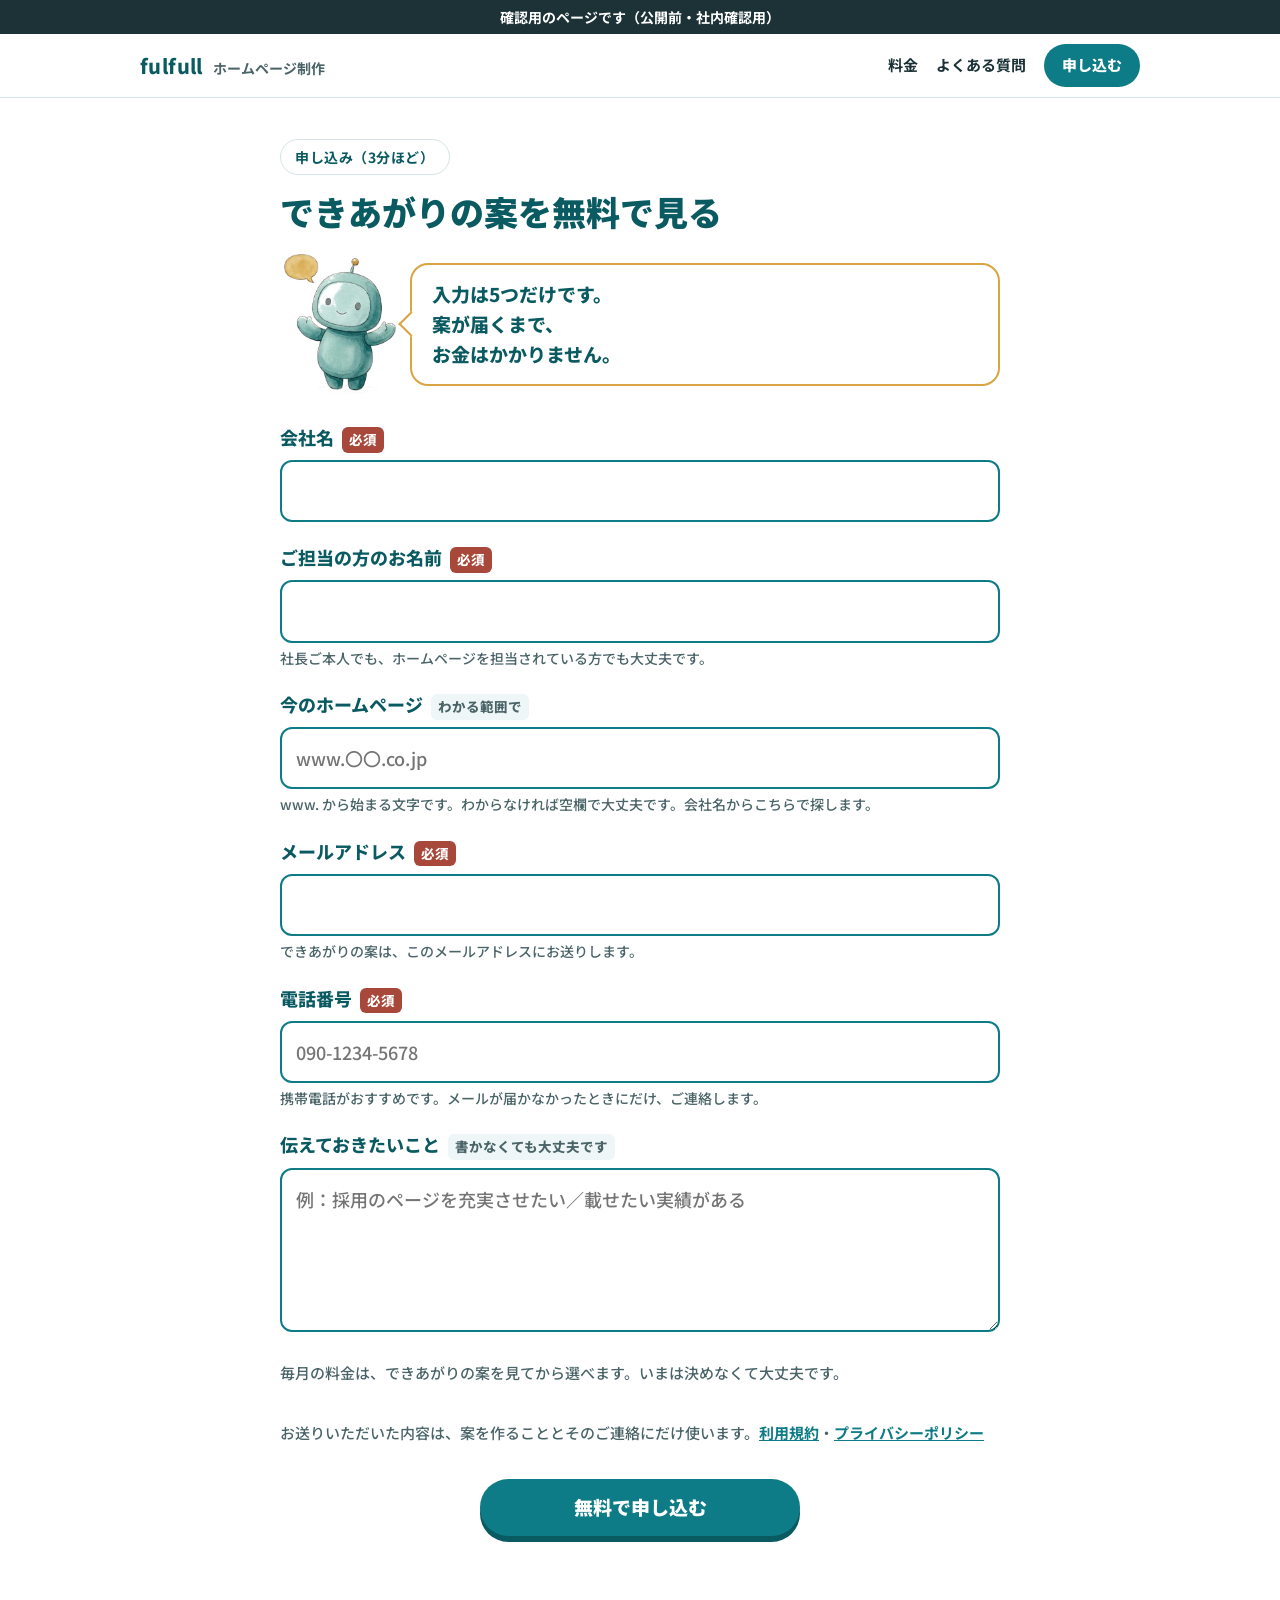
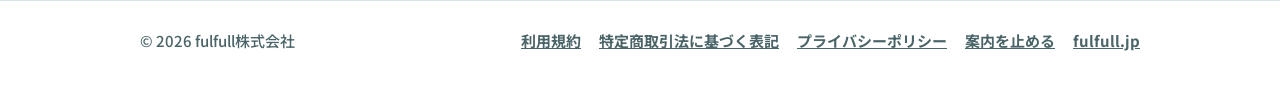
==== apply/index.html @ 827d0897 "確認用：fulfull ホームページ制作 サイト下書き Co-Authored-By: Claude Opus 5.5 <noreply@anthropic.com>" ====
<!doctype html>
<html lang="ja">
<head>
<meta name="robots" content="noindex,nofollow">
<meta charset="utf-8">
<meta name="viewport" content="width=device-width,initial-scale=1">
<title>お申し込み｜fulfull ホームページ制作</title>
<meta name="description" content="会社名と今のホームページのアドレスを送るだけ。3日ほどで新しいページの案をお届けします。">
<link rel="preconnect" href="https://fonts.googleapis.com">
<link rel="preconnect" href="https://fonts.gstatic.com" crossorigin>
<link rel="stylesheet" href="https://fonts.googleapis.com/css2?family=Noto+Sans+JP:wght@500;700;800;900&display=swap">
<link rel="stylesheet" href="../style.css?v=17">
</head>
<body>
<div style="background:#1C3236;color:#fff;text-align:center;font-size:14px;font-weight:700;padding:6px 12px;line-height:1.6">確認用のページです（公開前・社内確認用）</div>
<header class="top">
  <div class="wrap">
    <a class="brand" href="../"><b>fulfull</b><span>ホームページ制作</span></a>
    <nav><a href="../#price">料金</a><a href="../#faq">よくある質問</a><a class="cta" href="../apply/">申し込む</a></nav>
  </div>
</header>
<main class="doc"><div class="narrow">
<div class="eyebrow">申し込み（3分ほど）</div>
<h1>できあがりの案を無料で見る</h1>
<div class="say wide applysay"><img src="../img/mascot_invite.webp" alt="" width="440" height="440"><p><span class="l">入力は5つだけです。</span><span class="l">案が届くまで、</span><span class="l">お金はかかりません。</span></p></div>

<form class="form" id="f" data-kind="apply" novalidate>
  <div class="field"><label for="company">会社名<span class="req">必須</span></label><input id="company" name="company" type="text" autocomplete="organization" required></div>
  <div class="field"><label for="name">ご担当の方のお名前<span class="req">必須</span></label><input id="name" name="name" type="text" autocomplete="name" required><small>社長ご本人でも、ホームページを担当されている方でも大丈夫です。</small></div>
  <div class="field"><label for="url">今のホームページ<span class="opt">わかる範囲で</span></label><input id="url" name="url" type="text" placeholder="www.〇〇.co.jp"><small>www. から始まる文字です。わからなければ空欄で大丈夫です。会社名からこちらで探します。</small></div>
  <div class="field"><label for="email">メールアドレス<span class="req">必須</span></label><input id="email" name="email" type="email" autocomplete="email" inputmode="email" required><small>できあがりの案は、このメールアドレスにお送りします。</small></div>
  <div class="field"><label for="tel">電話番号<span class="req">必須</span></label><input id="tel" name="tel" type="tel" autocomplete="tel" inputmode="tel" placeholder="090-1234-5678" required pattern="[0-9０-９\-ー－ ()（）+]{10,}"><small>携帯電話がおすすめです。メールが届かなかったときにだけ、ご連絡します。</small></div>
  <div class="field"><label for="memo">伝えておきたいこと<span class="opt">書かなくても大丈夫です</span></label><textarea id="memo" name="memo" rows="4" placeholder="例：採用のページを充実させたい／載せたい実績がある"></textarea></div>
  <div class="hp" aria-hidden="true"><label>このまま空欄にしてください<input type="text" name="website" tabindex="-1" autocomplete="off"></label></div>
  <p class="note">毎月の料金は、できあがりの案を見てから選べます。いまは決めなくて大丈夫です。</p>
  <p class="note">お送りいただいた内容は、案を作ることとそのご連絡にだけ使います。<a href="../terms/">利用規約</a>・<a href="../privacy/">プライバシーポリシー</a></p>
  <div id="msg" class="msg" tabindex="-1" hidden></div>
  <div class="center"><button class="btn" type="submit" data-label="無料で申し込む">無料で申し込む</button></div>
</form>

<div id="done" class="scene" tabindex="-1" hidden>
  <h2 style="margin-top:0;border:0;padding:0">受け付けました</h2>
  <p>受付番号：<b id="no">—</b></p>
  <p><span class="l">確認のメールをお送りしました。</span><span class="l">3日ほどで、できあがりの案をお届けします。</span><span class="l">メールが見当たらない場合は、「迷惑メール」という場所もご確認ください。</span></p>
  <p><a href="../">トップへ戻る</a></p>
</div>
</div></main>
<footer>
  <div class="wrap">
    <span>© 2026 fulfull株式会社</span>
    <nav><a href="../terms/">利用規約</a><a href="../law/">特定商取引法に基づく表記</a><a href="../privacy/">プライバシーポリシー</a><a href="../stop/">案内を止める</a><a href="https://fulfull.jp/">fulfull.jp</a></nav>
  </div>
</footer>
<script>
// 受け口（GASのウェブアプリURL）。公開前にここへ入れる。空のあいだは送信しない。
const API = "";
const form = document.getElementById("f");
const msg = document.getElementById("msg");
const done = document.getElementById("done");
function show(kind, text){ msg.className = "msg " + kind; msg.textContent = text; msg.hidden = false; msg.focus(); }
form.addEventListener("submit", async (e) => {
  e.preventDefault();
  if (!form.reportValidity()) return;
  const data = Object.fromEntries(new FormData(form).entries());
  data.kind = form.dataset.kind; data.page = location.pathname; data.at = new Date().toISOString();
  if (data.website) return;               // 見えない欄に入力があれば機械とみなす
  if (!API) { show("err", "受付の準備中です。数日のうちに開始します。お急ぎの場合は fulfull.jp のお問い合わせフォームからご連絡ください。"); return; }
  const btn = form.querySelector("button[type=submit]"); btn.disabled = true; btn.textContent = "送っています…";
  try {
    const r = await fetch(API, { method: "POST", headers: { "Content-Type": "text/plain;charset=utf-8" }, body: JSON.stringify(data) });
    const j = await r.json();
    if (!j.ok) throw new Error(j.error || "error");
    form.hidden = true; done.hidden = false;
    const no = document.getElementById("no"); if (no && j.no) no.textContent = j.no;
    done.focus();
  } catch (err) {
    btn.disabled = false; btn.textContent = btn.dataset.label;
    show("err", "送信できませんでした。電波の良い場所でもう一度お試しください。");
  }
});
</script>
</body>
</html>
---- style.css ----
/* fulfull ホームページ制作｜白地にティール1色＋金の差し色。PCは2カラム、スマホは1カラム */
:root {
  color-scheme: light;
  --teal:#0E7C86; --deep:#0A5A62; --ink:#1C3236; --ink2:#4A6468;
  --soft:#EEF6F7; --line:#D5E4E6; --gold:#A87A1F; --goldfill:#D9A441; --goldbg:#FBF4E3; --bg:#fff;
  --ok:#1E7D5A; --okbg:#EAF6F0; --ng:#A8483A; --ngbg:#FBEEEB;
  --font:"Noto Sans JP","Hiragino Sans","Hiragino Kaku Gothic ProN",sans-serif;
}
* { box-sizing: border-box; }
html { scroll-behavior: smooth; }
body { margin: 0; background: var(--bg); color: var(--ink); font-family: var(--font); font-size: 18px; font-weight: 500; line-height: 1.9; }
img { max-width: 100%; height: auto; }
a { color: var(--teal); font-weight: 700; }
p { margin: 0 0 .9em; }
p, li, h1, h2, h3, dd, small { text-wrap: pretty; }
.l { display: block; text-wrap: balance; }
/* 日本語を文節の切れ目で折り返す（対応ブラウザのみ） */
.l, h1, h2, h3, li, td, summary, .note, .chat p { word-break: auto-phrase; }
.priceone li, .plan li, .checks b, .gets b, .steps b, .tile span span, .field small, .note, .faq summary, td { text-wrap: balance; }
b, strong { font-weight: 800; color: var(--deep); }
.wrap { max-width: 1040px; margin: 0 auto; padding-inline: 20px; }
.narrow { max-width: 760px; margin: 0 auto; padding-inline: 20px; }
.note { font-size: 15px; color: var(--ink2); }

/* ヘッダー */
.top { position: sticky; top: 0; z-index: 10; background: rgba(255,255,255,.96); border-bottom: 1px solid var(--line); }
.top .wrap { display: flex; align-items: center; justify-content: space-between; gap: 12px; padding-block: 10px; }
.brand { display: flex; align-items: baseline; gap: 10px; text-decoration: none; color: var(--deep); min-width: 0; }
.brand b { font-size: 20px; letter-spacing: .02em; }
.brand span { font-size: 14px; color: var(--ink2); font-weight: 700; }
.top nav { display: flex; align-items: center; gap: 18px; }
.top nav a { font-size: 15px; text-decoration: none; color: var(--ink); }
.top nav a.cta { background: var(--teal); color: #fff; border-radius: 999px; padding: 7px 18px; font-weight: 800; }
@media (max-width: 760px) { .top nav a:not(.cta) { display: none; } .brand span { display: none; } }

/* ヒーロー */
.hero { background: linear-gradient(180deg, var(--soft), #fff 78%); padding-block: 44px 28px; }
.hero .wrap { display: grid; grid-template-columns: 1fr; gap: 28px; align-items: center; }
.eyebrow { display: inline-block; background: #fff; color: var(--deep); border: 1px solid var(--line); border-radius: 999px; padding: 4px 14px; font-size: 14px; font-weight: 700; letter-spacing: .04em; margin-bottom: 14px; }
h1 { font-size: clamp(25px, 6.9vw, 40px); font-weight: 900; line-height: 1.38; margin: 0 0 14px; color: var(--deep); text-wrap: balance; }
h1 em { font-style: normal; background: linear-gradient(transparent 62%, #F4DDA3 62%); }
.lede { font-size: 18px; color: var(--ink); margin: 0 0 20px; }
.pricechip { display: flex; flex-wrap: wrap; gap: 10px; margin: 0 0 22px; padding: 0; list-style: none; }
.pricechip li { background: #fff; border: 1.5px solid var(--goldfill); border-radius: 14px; padding: 8px 16px; line-height: 1.5; }
.pricechip span { display: block; font-size: 13.5px; color: var(--gold); font-weight: 800; letter-spacing: .04em; }
.pricechip b { font-size: 22px; font-variant-numeric: tabular-nums; }
.pricechip small { font-size: 14px; color: var(--ink2); font-weight: 700; }
.btn { display: inline-block; background: var(--teal); color: #fff; font-size: 19px; font-weight: 900; line-height: 1.4; border-radius: 999px; padding: 15px 32px; box-shadow: 0 6px 0 var(--deep); text-decoration: none; border: 0; cursor: pointer; font-family: inherit; }
.btn:hover, .btn:focus-visible { background: var(--deep); outline: 3px solid var(--goldfill); outline-offset: 3px; }
.btn.ghost { background: #fff; color: var(--deep); border: 2px solid var(--teal); box-shadow: none; padding: 13px 26px; }
.btnrow { display: flex; flex-wrap: wrap; gap: 14px; align-items: center; }
.btnrow small { flex-basis: 100%; font-size: 14px; color: var(--ink2); }
@media (min-width: 900px) {
  .hero { padding-block: 64px 44px; }
  .hero .wrap { grid-template-columns: 1.05fr .95fr; gap: 44px; }
}

/* 前後を見比べるつまみ */
.frame { border: 1px solid var(--line); border-radius: 14px; overflow: hidden; background: #fff; box-shadow: 0 14px 34px rgba(14,124,134,.16); }
.fbar { background: #E9EEF0; padding: 7px 12px; display: flex; gap: 6px; align-items: center; }
.fbar i { width: 9px; height: 9px; border-radius: 50%; background: #C5CFD3; display: block; flex: none; }
.fbar span { margin-left: 8px; font-size: 13.5px; font-weight: 700; color: var(--ink2); }
.cmp { position: relative; aspect-ratio: 1280 / 800; overflow: hidden; background: #fff; }
.cmp img { position: absolute; inset: 0; width: 100%; height: 100%; object-fit: cover; object-position: top; display: block; }
.cmp img.top { clip-path: inset(0 calc(100% - var(--p)) 0 0); }
.cmp .bar { position: absolute; top: 0; bottom: 0; left: var(--p); width: 3px; margin-left: -1.5px; background: var(--goldfill); pointer-events: none; }
.cmp .bar::after { content: "⇆"; position: absolute; top: 50%; left: 50%; transform: translate(-50%,-50%); width: 40px; height: 40px; border-radius: 50%; background: var(--goldfill); color: #fff; font-weight: 900; font-size: 19px; display: flex; align-items: center; justify-content: center; box-shadow: 0 2px 8px rgba(0,0,0,.25); }
.cmp .tagb, .cmp .taga { position: absolute; top: 10px; font-size: 14px; font-weight: 900; color: #fff; border-radius: 6px; padding: 1px 10px; pointer-events: none; }
.cmp .tagb { left: 10px; background: var(--ng); } .cmp .taga { right: 10px; background: var(--ok); }
.cmp input { position: absolute; inset: 0; width: 100%; height: 100%; margin: 0; opacity: 0; cursor: ew-resize; }
.cmp:has(input:focus-visible) { outline: 3px solid var(--goldfill); outline-offset: 2px; }
.ba-note { font-size: 14px; color: var(--ink2); margin: 12px 0 0; }

/* 見本・図解・LINE */
.ill { display: block; width: 100%; max-width: 560px; margin: 0 auto 18px; border-radius: 16px; mix-blend-mode: multiply; }
.withill { display: grid; gap: 14px; align-items: center; }
.withill img { width: 100%; max-width: 420px; margin: 0 auto; border-radius: 16px; mix-blend-mode: multiply; }
@media (min-width: 820px) { .withill { grid-template-columns: 1fr 360px; } }
.samples { display: grid; gap: 34px; margin-top: 22px; }
.sample { display: grid; gap: 14px 24px; grid-template-columns: 1fr; align-items: start; }
.sample h3 { font-size: 22px; margin: 0; padding-left: 12px; border-left: 5px solid var(--goldfill); }
.sample .sp { width: 150px; border: 6px solid #1C3236; border-radius: 22px; overflow: hidden; aspect-ratio: 750 / 1440; justify-self: center; box-shadow: 0 10px 24px rgba(0,0,0,.15); }
.sample .sp img { width: 100%; height: 100%; object-fit: cover; object-position: top; display: block; }
.sample .pt { margin: 0; }
.sample .btn { justify-self: start; }
@media (min-width: 820px) {
  .sample { grid-template-columns: 1fr 170px; grid-template-areas: "h h" "f s" "p s" "b s"; }
  .sample h3 { grid-area: h; } .sample .frame { grid-area: f; } .sample .sp { grid-area: s; width: 170px; align-self: center; } .sample .pt { grid-area: p; } .sample .btn { grid-area: b; }
}
.linegrid { display: grid; gap: 26px; align-items: center; }
@media (min-width: 820px) { .linegrid { grid-template-columns: 1fr 380px; } }
.chat { background: #8CABD9; border-radius: 22px; overflow: hidden; box-shadow: 0 12px 28px rgba(0,0,0,.14); max-width: 380px; width: 100%; margin: 0 auto; }
.chat .chead { background: #2B3A4E; color: #fff; font-size: 15px; font-weight: 800; padding: 10px 16px; }
.chat .cbody { padding: 14px 12px 18px; display: grid; gap: 10px; }
.chat p { margin: 0; font-size: 15.5px; line-height: 1.65; border-radius: 16px; padding: 9px 13px; color: #1d2327; font-weight: 500; }
.chat .me { justify-self: end; max-width: 82%; } .chat .me p { background: #8DE055; }
.chat .you { justify-self: start; max-width: 86%; display: grid; gap: 6px; } .chat .you p { background: #fff; }
.chat .you p.link { color: var(--teal); font-weight: 800; text-decoration: underline; font-size: 14.5px; }
.chat .ph { display: block; width: 150px; height: 104px; border-radius: 12px; background: url(sample/img/kensetsu_hero.jpg) center/cover #DDE7E8; }

/* セクション */
section { padding-block: 52px; }
section.tint { background: var(--soft); }
h2 { font-size: clamp(24px, 5.6vw, 32px); font-weight: 900; line-height: 1.45; margin: 0 0 18px; color: var(--deep); text-wrap: balance; }
h2 small { display: block; font-size: 15px; color: var(--gold); font-weight: 800; letter-spacing: .06em; margin-bottom: 4px; }
h3 { font-size: 20px; font-weight: 800; color: var(--deep); margin: 0 0 6px; line-height: 1.5; }
.scene { background: #fff; border: 1px solid var(--line); border-radius: 18px; padding: 22px 24px; }
.scene p:last-child { margin-bottom: 0; }

.checks { display: grid; grid-template-columns: 1fr; gap: 12px; margin: 18px 0 0; padding: 0; list-style: none; }
.checks li { background: #fff; border: 1px solid var(--line); border-radius: 16px; padding: 16px 18px 14px; min-width: 0; }
.checks b { display: block; font-size: 19px; line-height: 1.5; margin-bottom: 4px; }
.checks span { display: block; font-size: 16.5px; color: var(--ink); line-height: 1.75; }
@media (min-width: 820px) { .checks { grid-template-columns: repeat(3, 1fr); } }

.gets { display: grid; grid-template-columns: 1fr; gap: 12px; margin: 18px 0 0; padding: 0; list-style: none; }
.gets li { background: var(--okbg); border-radius: 16px; padding: 16px 18px 14px; min-width: 0; }
.gets b { display: block; font-size: 19px; line-height: 1.5; margin-bottom: 4px; color: var(--ok); }
.gets span { display: block; font-size: 16.5px; line-height: 1.75; }
@media (min-width: 820px) { .gets { grid-template-columns: repeat(3, 1fr); } }

.steps { list-style: none; padding: 0; margin: 18px 0 0; counter-reset: s; display: grid; gap: 12px; }
.steps li { counter-increment: s; position: relative; background: #fff; border: 1px solid var(--line); border-radius: 16px; padding: 16px 18px 14px 66px; min-width: 0; }
.steps li::before { content: counter(s); position: absolute; left: 16px; top: 16px; width: 36px; height: 36px; border-radius: 50%; background: var(--goldfill); color: #fff; font-weight: 800; font-size: 17px; display: flex; align-items: center; justify-content: center; }
.steps b { display: block; font-size: 19px; line-height: 1.5; }
.steps span { display: block; font-size: 16.5px; line-height: 1.75; }
.steps em { font-style: normal; display: inline-block; font-size: 13.5px; font-weight: 800; color: var(--gold); background: var(--goldbg); border-radius: 6px; padding: 0 8px; margin-left: 6px; }
@media (min-width: 820px) { .steps { grid-template-columns: 1fr 1fr; } }

/* 料金 */
.priceone { background: var(--goldbg); border: 1.5px solid var(--goldfill); border-radius: 18px; padding: 20px 24px; }
.priceone .lab { font-size: 15px; font-weight: 800; color: var(--gold); letter-spacing: .04em; }
.priceone .amt { font-size: clamp(32px, 8vw, 44px); font-weight: 900; color: var(--deep); line-height: 1.2; margin: 2px 0 8px; font-variant-numeric: tabular-nums; }
.priceone .amt small { font-size: 16px; color: var(--ink2); font-weight: 700; }
.priceone ul { margin: 0; padding: 0; list-style: none; display: grid; gap: 4px; }
.priceone li { padding-left: 1.4em; position: relative; font-size: 17px; line-height: 1.7; }
.priceone li::before, .plan li::before { content: "✓"; position: absolute; left: 0; color: var(--ok); font-weight: 800; }
@media (min-width: 820px) { .priceone ul { grid-template-columns: 1fr 1fr; column-gap: 24px; } }
.plans { display: grid; grid-template-columns: 1fr; gap: 16px; margin: 22px 0 0; }
.plan { border: 1.5px solid var(--line); border-radius: 18px; padding: 20px 20px 18px; min-width: 0; background: #fff; position: relative; }
.plan.rec { border-color: var(--goldfill); background: var(--goldbg); }
.plan .osusume { position: absolute; top: -13px; left: 16px; background: var(--goldfill); color: #fff; font-size: 13.5px; font-weight: 800; border-radius: 999px; padding: 2px 12px; }
.plan .nm { font-size: 18px; font-weight: 800; color: var(--deep); }
.plan .mo { font-size: 28px; font-weight: 900; color: var(--deep); line-height: 1.3; margin: 2px 0 2px; font-variant-numeric: tabular-nums; }
.plan .mo small { font-size: 14px; color: var(--ink2); font-weight: 700; }
.plan .forwho { font-size: 15px; color: var(--ink2); margin: 0 0 10px; line-height: 1.6; }
.plan ul { margin: 0; padding: 0; list-style: none; display: grid; gap: 5px; }
.plan li { font-size: 16px; line-height: 1.6; padding-left: 1.4em; position: relative; }
@media (min-width: 820px) { .plans { grid-template-columns: repeat(3, 1fr); } }

/* なぜ安いか・会社 */
.two { display: grid; grid-template-columns: 1fr; gap: 24px; align-items: center; }
.two img.robo { width: 150px; justify-self: center; }
@media (min-width: 820px) { .two { grid-template-columns: 180px 1fr; } .two img.robo { width: 180px; } }
.tbl { width: 100%; border-collapse: collapse; font-size: 17px; }
.tbl th, .tbl td { border-bottom: 1px solid var(--line); padding: 12px 8px; text-align: left; vertical-align: top; line-height: 1.7; }
.tbl th { width: 11em; font-size: 15px; color: var(--ink2); font-weight: 800; }
@media (max-width: 560px) { .tbl th, .tbl td { display: block; width: auto; } .tbl th { border-bottom: 0; padding-bottom: 0; } .tbl td { padding-top: 2px; } }

/* FAQ */
.faq { display: grid; gap: 10px; }
.faq details { background: #fff; border: 1px solid var(--line); border-radius: 14px; padding: 0; }
.faq summary { cursor: pointer; padding: 14px 18px; font-weight: 800; color: var(--deep); line-height: 1.6; list-style: none; position: relative; padding-right: 44px; }
.faq summary::-webkit-details-marker { display: none; }
.faq summary::after { content: "＋"; position: absolute; right: 16px; top: 12px; color: var(--teal); font-weight: 900; }
.faq details[open] summary::after { content: "−"; }
.faq summary:focus-visible { outline: 3px solid var(--goldfill); outline-offset: 2px; border-radius: 14px; }
.faq .a { padding: 0 18px 14px; font-size: 17px; }
.faq .a p:last-child { margin-bottom: 0; }

/* 締め */
.close { background: var(--deep); color: #fff; }
.close .wrap { display: grid; grid-template-columns: 1fr; gap: 20px; align-items: center; text-align: center; }
.close h2 { color: #fff; margin-bottom: 8px; }
.close p { color: #E3F1F2; }
.close img { width: 130px; margin: 0 auto; }
.close .btn { background: var(--goldfill); color: #fff; box-shadow: 0 6px 0 #8A6416; }
.close .btn:hover, .close .btn:focus-visible { background: var(--gold); outline-color: #fff; }
@media (min-width: 820px) { .close .wrap { grid-template-columns: 150px 1fr; text-align: left; } .close img { margin: 0; width: 150px; } }

footer { border-top: 1px solid var(--line); padding-block: 26px 40px; font-size: 15px; color: var(--ink2); }
footer .wrap { display: flex; flex-wrap: wrap; gap: 8px 22px; justify-content: space-between; }
footer nav { display: flex; flex-wrap: wrap; gap: 6px 18px; }
footer a { color: var(--ink2); font-weight: 700; }

/* フォーム・文書ページ */
.doc { padding-block: 40px 64px; }
.doc h1 { font-size: clamp(25px, 6vw, 34px); }
.doc h2 { font-size: 22px; margin-top: 34px; padding-left: 12px; border-left: 5px solid var(--goldfill); }
.form { display: grid; gap: 18px; margin-top: 22px; }
.field label, .field legend { display: block; font-weight: 800; color: var(--deep); margin-bottom: 6px; padding: 0; }
.field .req, .field .opt { display: inline-block; white-space: nowrap; }
.field .req { font-size: 13.5px; color: #fff; background: var(--ng); border-radius: 6px; padding: 0 7px; margin-left: 8px; font-weight: 800; }
.field .opt { font-size: 13.5px; color: var(--ink2); background: var(--soft); border-radius: 6px; padding: 0 7px; margin-left: 8px; font-weight: 800; }
.field input[type=text], .field input[type=email], .field input[type=url], .field input[type=tel], .field textarea { width: 100%; font: inherit; color: var(--ink); background: #fff; border: 2px solid var(--teal); border-radius: 12px; padding: 12px 14px; }
.field input:focus, .field textarea:focus { outline: 3px solid var(--goldfill); outline-offset: 1px; border-color: var(--teal); }
.field small { display: block; font-size: 14px; color: var(--ink2); margin-top: 4px; line-height: 1.6; }
fieldset.field { border: 0; margin: 0; padding: 0; min-width: 0; }
.tiles { display: grid; gap: 10px; }
.tile { display: grid; grid-template-columns: 24px 1fr; gap: 12px; align-items: start; border: 1.5px solid var(--line); border-radius: 14px; padding: 12px 16px; cursor: pointer; background: #fff; }
.tile:has(input:checked) { border-color: var(--teal); background: var(--soft); }
.tile input { width: 22px; height: 22px; margin: 6px 0 0; accent-color: var(--teal); }
.tile b { display: block; line-height: 1.5; }
.tile span { display: block; font-size: 15.5px; color: var(--ink2); line-height: 1.6; }
.hp { position: absolute; left: -9999px; width: 1px; height: 1px; overflow: hidden; }
.msg { border-radius: 14px; padding: 14px 18px; font-weight: 700; }
.msg.ok { background: var(--okbg); color: var(--ok); }
.msg.err { background: var(--ngbg); color: var(--ng); }

/* 第3版：ネットに詳しくない方へ。絵で伝える部品 */
body.big, .big { font-size: 19px; }
.scene.center { text-align: center; font-weight: 700; font-size: 1.08em; }
.say { display: grid; grid-template-columns: 76px 1fr; gap: 10px; align-items: center; margin-bottom: 12px; }
.say img { width: 76px; }
.say p { margin: 0; background: #fff; border: 2px solid var(--goldfill); border-radius: 18px; padding: 10px 16px; font-weight: 800; color: var(--deep); line-height: 1.6; position: relative; font-size: 17px; word-break: auto-phrase; text-wrap: balance; }
.say p::before { content: ""; position: absolute; left: -10px; top: 50%; width: 16px; height: 16px; background: #fff; border-left: 2px solid var(--goldfill); border-bottom: 2px solid var(--goldfill); transform: translateY(-50%) rotate(45deg); }
.say.wide { grid-template-columns: 120px 1fr; max-width: 720px; margin: 0 auto 6px; }
.say.wide img { width: 120px; mix-blend-mode: multiply; border-radius: 12px; }
.say.wide p { font-size: 19px; padding: 14px 20px; }
.who { list-style: none; margin: 20px 0 0; padding: 0; display: grid; grid-template-columns: 1fr 1fr; gap: 14px; }
.who li { background: #fff; border: 1px solid var(--line); border-radius: 18px; padding: 12px 14px 16px; text-align: center; min-width: 0; }
.who img { width: 100%; max-width: 190px; aspect-ratio: 1; object-fit: cover; margin: 0 auto 6px; display: block; mix-blend-mode: multiply; }
.who b { display: block; font-size: 19px; line-height: 1.5; margin-bottom: 2px; }
.who span { display: block; font-size: 16px; line-height: 1.7; word-break: auto-phrase; text-wrap: balance; }
@media (min-width: 820px) { .who { grid-template-columns: repeat(4, 1fr); } }
.phones { display: grid; grid-template-columns: 1fr auto 1fr; gap: 10px; align-items: center; max-width: 720px; margin: 22px auto 0; }
.phones figure { margin: 0; text-align: center; min-width: 0; }
.phones .dev { width: 100%; max-width: 250px; margin: 0 auto; border: 8px solid #1C3236; border-radius: 28px; overflow: hidden; aspect-ratio: 750 / 1300; box-shadow: 0 12px 28px rgba(0,0,0,.16); background: #fff; }
.phones .dev img { width: 100%; height: 100%; object-fit: cover; object-position: top; display: block; }
.phones figcaption { margin-top: 12px; font-size: 16.5px; line-height: 1.6; }
.phones figcaption b { display: inline-block; font-size: 15px; color: #fff; border-radius: 999px; padding: 1px 14px; margin-bottom: 4px; }
.phones .before figcaption b { background: var(--ng); } .phones .after figcaption b { background: var(--ok); }
.phones .arrow { font-size: 34px; font-weight: 900; color: var(--goldfill); }
.warnbox { max-width: 720px; margin: 26px auto 0; background: var(--goldbg); border: 1.5px solid var(--goldfill); border-radius: 18px; padding: 18px 20px; }
.warnbox .addr { background: #fff; border: 1px solid var(--line); border-radius: 999px; padding: 8px 16px; display: flex; flex-wrap: wrap; gap: 4px 12px; align-items: center; margin-bottom: 12px; box-shadow: 0 2px 6px rgba(0,0,0,.06); }
.warnbox .addr span { color: var(--ng); font-weight: 800; font-size: 16px; }
.warnbox .addr i { font-style: normal; color: var(--ink2); font-size: 15px; }
.warnbox p { margin: 0; }
.steps.three { grid-template-columns: 1fr; }
@media (min-width: 820px) { .steps.three { grid-template-columns: repeat(3, 1fr); } }
.steps.three li { padding: 62px 18px 16px; text-align: center; }
.steps.three li::before { left: 50%; top: 14px; transform: translateX(-50%); width: 40px; height: 40px; font-size: 19px; }
.steps.three em { display: table; margin: 4px auto 6px; }
.optbox { margin: 22px auto 0; max-width: 720px; background: #fff; border: 2px dashed var(--teal); border-radius: 18px; padding: 16px 20px; text-align: center; }
.optbox b { display: block; font-size: 19px; }
.optbox p { margin: 4px 0 8px; }
.tagp { display: inline-block; background: var(--goldbg); color: var(--gold); font-weight: 800; border-radius: 999px; padding: 2px 16px; font-size: 16px; }
.tbl.opt { margin-top: 20px; background: #fff; border: 1px solid var(--line); border-radius: 14px; overflow: hidden; }
.tbl.opt th { padding-left: 16px; } .tbl.opt tr:last-child th, .tbl.opt tr:last-child td { border-bottom: 0; }
.btnrow .btn { font-size: clamp(17px, 4.6vw, 20px); }
.who b { font-size: clamp(16px, 4.3vw, 19px); }
.phones figcaption b { white-space: nowrap; }
.tbl.opt th { width: 13em; }
.plan .forwho { text-wrap: balance; word-break: auto-phrase; }

/* 研修の写真・リンクカード・アドレスの説明 */
.photos { display: grid; grid-template-columns: 1fr 1fr; gap: 12px; margin-top: 24px; }
.photos figure { margin: 0; } .photos img { width: 100%; aspect-ratio: 4/3; object-fit: cover; border-radius: 16px; display: block; }
.note.center { text-align: center; margin-top: 8px; }
.linkcard { display: grid; grid-template-columns: 120px 1fr; gap: 16px; align-items: center; background: #fff; border: 1.5px solid var(--line); border-radius: 18px; padding: 14px; margin: 18px auto 0; max-width: 720px; text-decoration: none; color: var(--ink); box-shadow: 0 4px 14px rgba(14,124,134,.08); }
.linkcard:hover, .linkcard:focus-visible { border-color: var(--teal); outline: none; }
.linkcard img { width: 120px; aspect-ratio: 1; object-fit: cover; border-radius: 12px; }
.linkcard span { display: block; min-width: 0; }
.linkcard small { display: block; font-size: 14px; color: var(--ink2); font-weight: 700; }
.linkcard b { display: block; font-size: 21px; line-height: 1.5; }
.linkcard em { display: block; font-style: normal; font-size: 15.5px; line-height: 1.6; font-weight: 500; word-break: auto-phrase; text-wrap: balance; }
.linkcard i { display: block; font-style: normal; color: var(--teal); font-weight: 800; margin-top: 4px; font-size: 16px; }
@media (max-width: 480px) { .linkcard { grid-template-columns: 88px 1fr; } .linkcard img { width: 88px; } .linkcard b { font-size: 19px; } }
.domain { margin-top: 26px; background: var(--soft); border: 1px solid var(--line); border-radius: 18px; padding: 20px 22px; }
.domain h3 { margin-bottom: 12px; }
.domain ul { list-style: none; margin: 0; padding: 0; display: grid; gap: 12px; }
@media (min-width: 820px) { .domain ul { grid-template-columns: 1fr 1fr; gap: 14px 24px; } }
.domain li { padding-left: 1.6em; position: relative; min-width: 0; }
.domain li::before { content: "✓"; position: absolute; left: 0; color: var(--ok); font-weight: 800; }
.domain li b { display: block; line-height: 1.6; }
.domain li span { display: block; font-size: 16.5px; line-height: 1.7; }
.plan li b { color: var(--deep); }

/* 第4版：動き（躍動感）。動きを減らす設定の端末では、すべて止まる */
.enough { text-align: center; font-weight: 800; color: var(--deep); font-size: 1.08em; margin: 18px 0 0; }
.upper { max-width: 720px; margin: 10px auto 0; border: 1px dashed var(--line); border-radius: 14px; background: #fff; }
.upper summary { cursor: pointer; padding: 10px 44px 10px 16px; font-size: 16px; font-weight: 700; color: var(--ink2); list-style: none; position: relative; text-align: center; }
.upper summary::-webkit-details-marker { display: none; }
.upper summary::after { content: "＋"; position: absolute; right: 14px; top: 9px; color: var(--teal); font-weight: 900; }
.upper[open] summary::after { content: "−"; }
.upper .a { padding: 0 18px 14px; font-size: 17px; text-align: center; }
.upper .a p:last-child { margin-bottom: 0; }
.plans { margin-top: 26px; }

.btn { position: relative; overflow: hidden; transition: transform .18s ease, box-shadow .18s ease, background .18s ease; }
.btn:hover { transform: translateY(-2px); }
.btn:active { transform: translateY(3px); box-shadow: 0 2px 0 var(--deep); }
.hero { position: relative; overflow: hidden; }
.hero .wrap { position: relative; z-index: 1; }
@media (prefers-reduced-motion: no-preference) {
  /* ボタンの光 */
  .btn:not(.ghost)::after { content: ""; position: absolute; top: 0; bottom: 0; left: -60%; width: 40%; background: linear-gradient(100deg, transparent, rgba(255,255,255,.38), transparent); transform: skewX(-18deg); animation: shine 4.2s ease-in-out infinite; }
  @keyframes shine { 0%, 62% { left: -60%; } 100% { left: 130%; } }
  /* ロボがふわふわ */
  .say img, .close img, .two img.robo { animation: bob 3.4s ease-in-out infinite; }
  @keyframes bob { 0%, 100% { transform: translateY(0) rotate(0); } 50% { transform: translateY(-9px) rotate(-2deg); } }
  /* 見出しのマーカーが引かれる */
  h1 em { background-repeat: no-repeat; background-size: 0% 100%; animation: marker 1s .5s cubic-bezier(.2,.7,.2,1) forwards; }
  @keyframes marker { to { background-size: 100% 100%; } }
  /* 最初の画面：ゆっくり動く色の玉 */
  .hero::before, .hero::after { content: ""; position: absolute; border-radius: 50%; filter: blur(8px); pointer-events: none; }
  .hero::before { width: 420px; height: 420px; right: -120px; top: -140px; background: radial-gradient(circle, rgba(217,164,65,.30), transparent 68%); animation: drift1 14s ease-in-out infinite; }
  .hero::after { width: 520px; height: 520px; left: -200px; bottom: -260px; background: radial-gradient(circle, rgba(14,124,134,.20), transparent 68%); animation: drift2 18s ease-in-out infinite; }
  @keyframes drift1 { 0%, 100% { transform: translate(0,0) scale(1); } 50% { transform: translate(-60px,50px) scale(1.15); } }
  @keyframes drift2 { 0%, 100% { transform: translate(0,0) scale(1); } 50% { transform: translate(70px,-40px) scale(1.1); } }
  /* 最初の画面の入り方 */
  .hero .eyebrow, .hero h1, .hero .lede, .hero .pricechip, .hero .btnrow, .hero .say, .hero .frame, .hero .ba-note { animation: rise .8s cubic-bezier(.2,.7,.2,1) both; }
  .hero h1 { animation-delay: .08s; } .hero .lede { animation-delay: .18s; } .hero .pricechip { animation-delay: .28s; } .hero .btnrow { animation-delay: .38s; }
  .hero .say { animation-delay: .3s; } .hero .frame { animation-delay: .42s; animation-name: riseTilt; } .hero .ba-note { animation-delay: .6s; }
  @keyframes rise { from { opacity: 0; transform: translateY(24px); } to { opacity: 1; transform: none; } }
  @keyframes riseTilt { from { opacity: 0; transform: translateY(40px) rotate(2deg) scale(.96); } to { opacity: 1; transform: none; } }
  /* つまみの丸が脈打つ */
  .cmp .bar::after { animation: pulse 2s ease-in-out infinite; }
  @keyframes pulse { 0%, 100% { box-shadow: 0 2px 8px rgba(0,0,0,.25), 0 0 0 0 rgba(217,164,65,.55); } 50% { box-shadow: 0 2px 8px rgba(0,0,0,.25), 0 0 0 12px rgba(217,164,65,0); } }
  /* スクロールで現れる */
  .js .rv { opacity: 0; transform: translateY(30px); transition: opacity .7s ease, transform .8s cubic-bezier(.2,.7,.2,1); }
  .js .rv.left { transform: translateX(-48px) rotate(-3deg); } .js .rv.right { transform: translateX(48px) rotate(3deg); }
  .js .rv.in { opacity: 1; transform: none; }
  .js .who li.rv, .js .plan.rv { transform: translateY(30px) scale(.94); } .js .who li.rv.in, .js .plan.rv.in { transform: none; }
  .js .steps li.rv::before { transform: translateX(-50%) scale(0); transition: transform .5s .25s cubic-bezier(.3,1.6,.5,1); } .js .steps li.rv.in::before { transform: translateX(-50%) scale(1); }
  .js .pop { opacity: 0; transform: translateY(14px) scale(.9); transition: opacity .35s ease, transform .45s cubic-bezier(.3,1.5,.5,1); } .js .pop.in { opacity: 1; transform: none; }
  .js .plan.rec.in { animation: glow 2.6s 1s ease-in-out 2; }
  @keyframes glow { 0%, 100% { box-shadow: 0 0 0 0 rgba(217,164,65,0); } 50% { box-shadow: 0 0 0 10px rgba(217,164,65,.22); } }
  .who li, .plan, .sample .frame, .linkcard, .photos img { transition: transform .25s ease, box-shadow .25s ease; }
  .who li:hover, .plan:hover, .linkcard:hover { transform: translateY(-5px); box-shadow: 0 12px 26px rgba(14,124,134,.14); }
  .photos img:hover { transform: scale(1.02); }
}
html, body { overflow-x: clip; }

/* 上位コースの枠：さりげなく、でも見落とさない */
.upper { border: 2px solid var(--goldfill); background: var(--goldbg); border-radius: 16px; margin-top: 14px; box-shadow: 0 4px 12px rgba(168,122,31,.10); }
.upper summary { padding: 14px 18px 14px; text-align: center; color: var(--ink); font-size: 17px; }
.upper summary::after { content: none; }
.upper .ulab { display: inline-block; background: var(--goldfill); color: #fff; font-size: 13.5px; font-weight: 800; border-radius: 999px; padding: 1px 12px; margin-bottom: 4px; }
.upper summary b { display: block; line-height: 1.6; word-break: auto-phrase; text-wrap: balance; }
.upper summary i { display: inline-block; font-style: normal; color: var(--teal); font-weight: 800; font-size: 15.5px; margin-top: 4px; border-bottom: 2px solid var(--teal); line-height: 1.4; }
.upper summary i::after { content: " ▼"; font-size: 12px; }
.upper[open] summary i::after { content: " ▲"; }
.upper summary:focus-visible { outline: 3px solid var(--teal); outline-offset: 2px; border-radius: 14px; }
.upper .a { background: #fff; border-radius: 0 0 14px 14px; padding: 14px 18px 16px; border-top: 1px dashed var(--goldfill); }
/* おじぎをするロボ */
.gomen { display: grid; grid-template-columns: 110px auto; justify-content: start; gap: 14px; align-items: end; max-width: 460px; margin: 0 0 14px; }
.gomen img { width: 110px; height: auto; transform-origin: 50% 100%; }
.gomen p { margin: 0 0 26px; background: #fff; border: 2px solid var(--goldfill); border-radius: 18px; padding: 10px 16px; font-weight: 800; color: var(--deep); line-height: 1.6; position: relative; font-size: 17px; }
.gomen p::before { content: ""; position: absolute; left: -10px; top: 50%; width: 16px; height: 16px; background: #fff; border-left: 2px solid var(--goldfill); border-bottom: 2px solid var(--goldfill); transform: translateY(-50%) rotate(45deg); }
@media (prefers-reduced-motion: no-preference) {
  .gomen img { animation: bow 2.8s ease-in-out infinite; }
  @keyframes bow { 0%, 12%, 62%, 100% { transform: translateY(0) scaleY(1) rotate(0); } 26%, 46% { transform: translateY(6px) scaleY(.88) rotate(3deg); } 54% { transform: translateY(-3px) scaleY(1.03) rotate(0); } }
  .upper:not([open]) { animation: nudge 5s 2s ease-in-out infinite; }
  @keyframes nudge { 0%, 88%, 100% { transform: none; } 92% { transform: translateY(-3px); } 96% { transform: translateY(1px); } }
}

/* 申し込みページ */
.applysay { margin: 6px 0 4px; max-width: none; grid-template-columns: 96px 1fr; }
.applysay img { width: 96px; mix-blend-mode: normal; }
.form .center, .center { text-align: center; }
.form .btn { min-width: min(100%, 320px); }
.applysay p { font-size: 17px; padding: 12px 16px; }
.optgo { margin: 12px 0 0; }
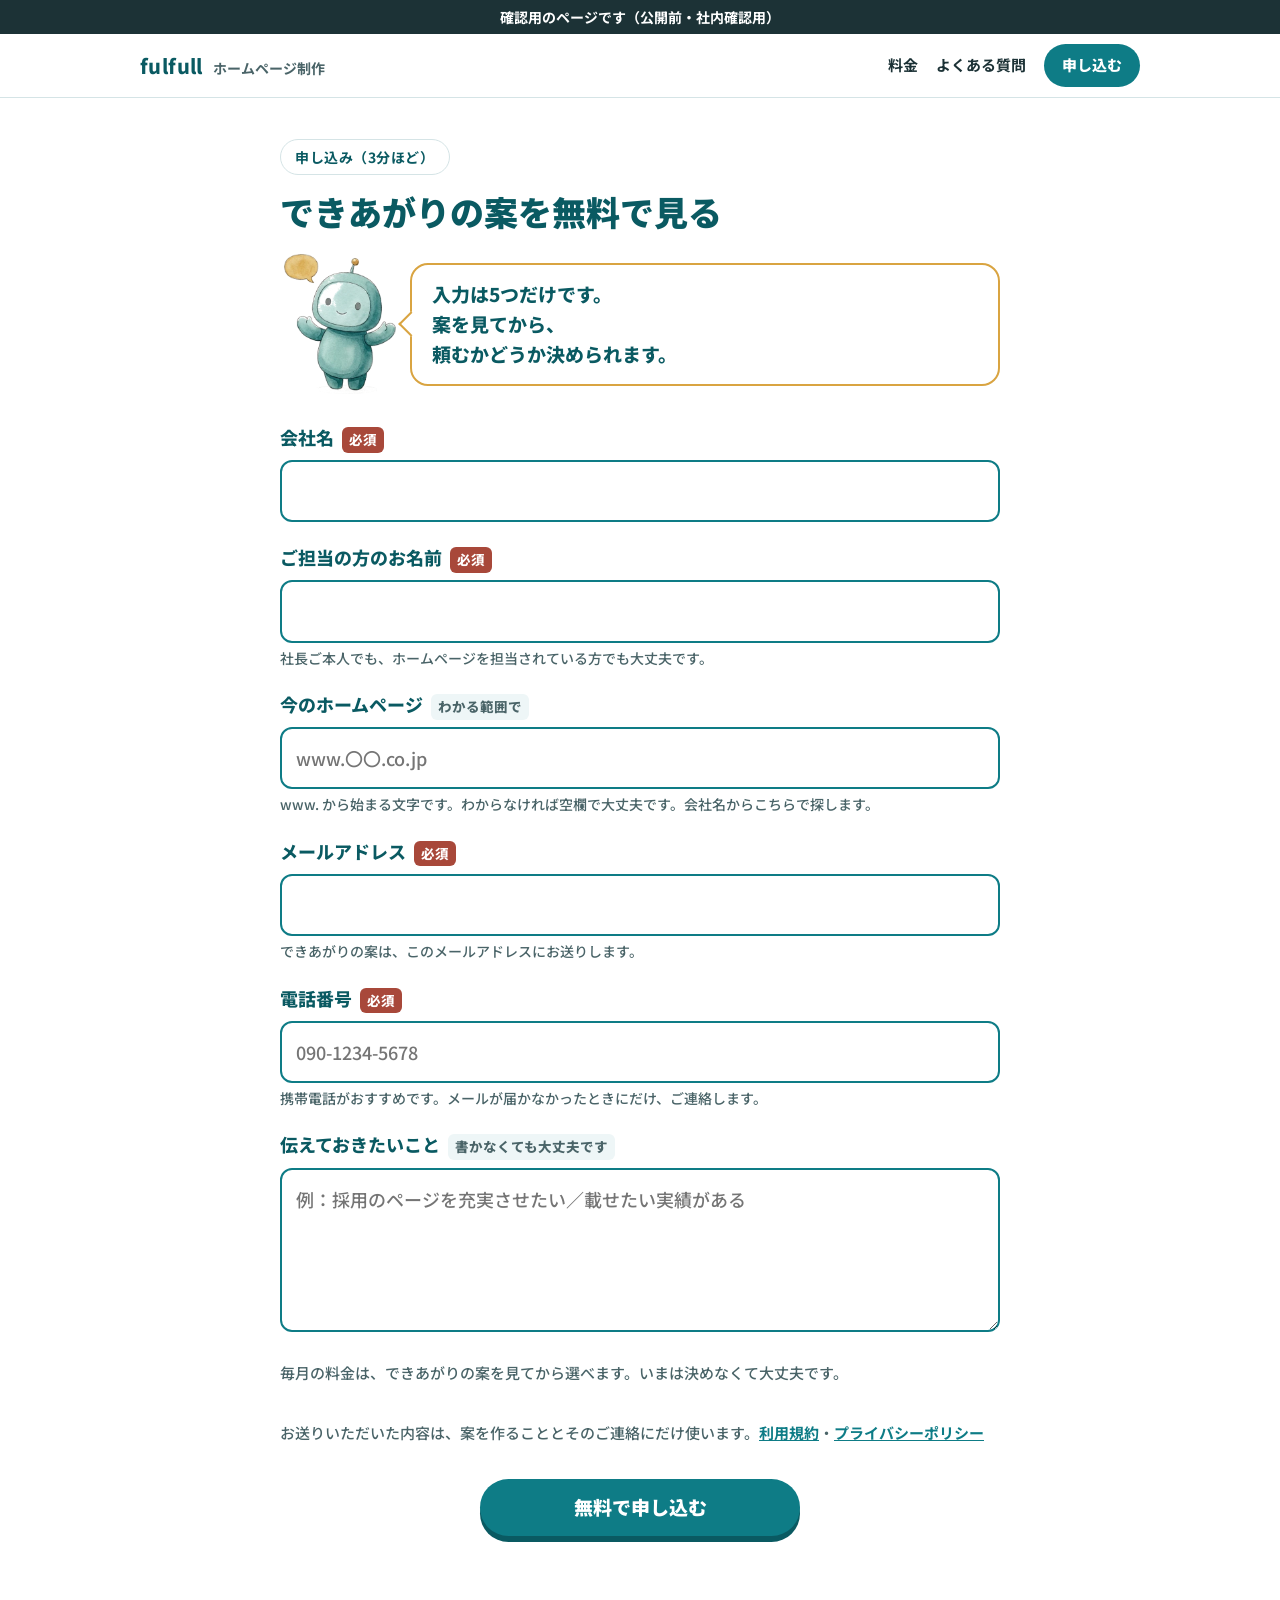
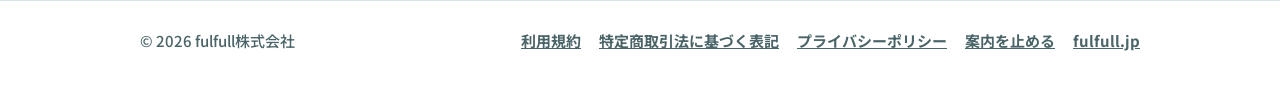
==== commit abdcd0a8: "「案を見て、頼まなければお金はかかりません」に言い方をそろえる Co-Authored-By: Claude Opus 5.5 <noreply@anthropic.com>" ====
--- a/apply/index.html
+++ b/apply/index.html
@@ -1,8 +1,8 @@
 <!doctype html>
 <html lang="ja">
 <head>
+<meta charset="utf-8">
 <meta name="robots" content="noindex,nofollow">
-<meta charset="utf-8">
 <meta name="viewport" content="width=device-width,initial-scale=1">
 <title>お申し込み｜fulfull ホームページ制作</title>
 <meta name="description" content="会社名と今のホームページのアドレスを送るだけ。3日ほどで新しいページの案をお届けします。">
@@ -22,7 +22,7 @@
 <main class="doc"><div class="narrow">
 <div class="eyebrow">申し込み（3分ほど）</div>
 <h1>できあがりの案を無料で見る</h1>
-<div class="say wide applysay"><img src="../img/mascot_invite.webp" alt="" width="440" height="440"><p><span class="l">入力は5つだけです。</span><span class="l">案が届くまで、</span><span class="l">お金はかかりません。</span></p></div>
+<div class="say wide applysay"><img src="../img/mascot_invite.webp" alt="" width="440" height="440"><p><span class="l">入力は5つだけです。</span><span class="l">案を見てから、</span><span class="l">頼むかどうか決められます。</span></p></div>
 
 <form class="form" id="f" data-kind="apply" novalidate>
   <div class="field"><label for="company">会社名<span class="req">必須</span></label><input id="company" name="company" type="text" autocomplete="organization" required></div>
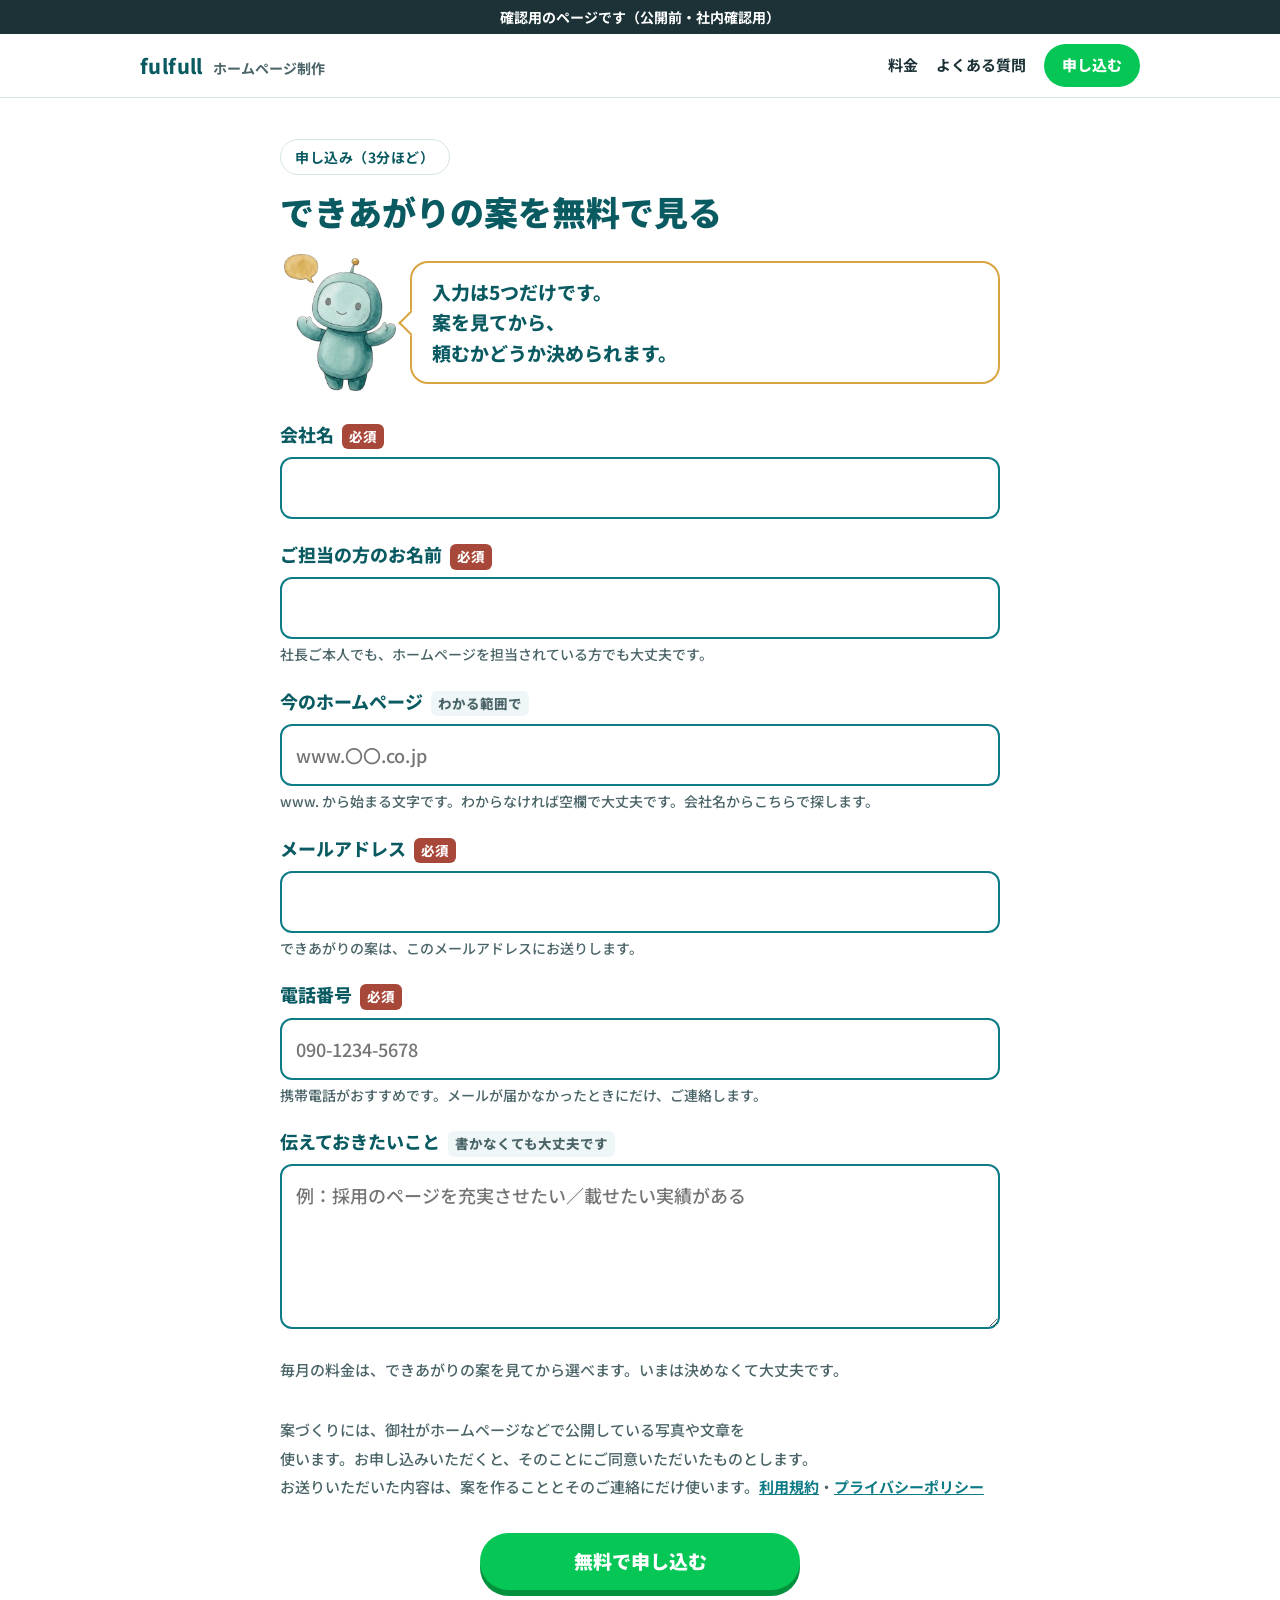
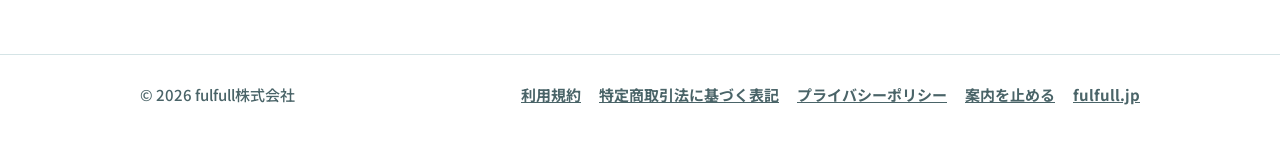
==== commit 97fa5664: "公開前の確認：申込ボタンを緑・届いた方への説明・プライバシー追記・申込の同意文 Co-Authored-By: Claude Opus 5.5 <noreply@anthropic.com>" ====
--- a/apply/index.html
+++ b/apply/index.html
@@ -1,15 +1,15 @@
 <!doctype html>
 <html lang="ja">
 <head>
+<meta name="robots" content="noindex,nofollow">
 <meta charset="utf-8">
-<meta name="robots" content="noindex,nofollow">
 <meta name="viewport" content="width=device-width,initial-scale=1">
 <title>お申し込み｜fulfull ホームページ制作</title>
 <meta name="description" content="会社名と今のホームページのアドレスを送るだけ。3日ほどで新しいページの案をお届けします。">
 <link rel="preconnect" href="https://fonts.googleapis.com">
 <link rel="preconnect" href="https://fonts.gstatic.com" crossorigin>
 <link rel="stylesheet" href="https://fonts.googleapis.com/css2?family=Noto+Sans+JP:wght@500;700;800;900&display=swap">
-<link rel="stylesheet" href="../style.css?v=17">
+<link rel="stylesheet" href="../style.css?v=20">
 </head>
 <body>
 <div style="background:#1C3236;color:#fff;text-align:center;font-size:14px;font-weight:700;padding:6px 12px;line-height:1.6">確認用のページです（公開前・社内確認用）</div>
@@ -33,7 +33,7 @@
   <div class="field"><label for="memo">伝えておきたいこと<span class="opt">書かなくても大丈夫です</span></label><textarea id="memo" name="memo" rows="4" placeholder="例：採用のページを充実させたい／載せたい実績がある"></textarea></div>
   <div class="hp" aria-hidden="true"><label>このまま空欄にしてください<input type="text" name="website" tabindex="-1" autocomplete="off"></label></div>
   <p class="note">毎月の料金は、できあがりの案を見てから選べます。いまは決めなくて大丈夫です。</p>
-  <p class="note">お送りいただいた内容は、案を作ることとそのご連絡にだけ使います。<a href="../terms/">利用規約</a>・<a href="../privacy/">プライバシーポリシー</a></p>
+  <p class="note">案づくりには、御社がホームページなどで公開している写真や文章を使います。お申し込みいただくと、そのことにご同意いただいたものとします。<br>お送りいただいた内容は、案を作ることとそのご連絡にだけ使います。<a href="../terms/">利用規約</a>・<a href="../privacy/">プライバシーポリシー</a></p>
   <div id="msg" class="msg" tabindex="-1" hidden></div>
   <div class="center"><button class="btn" type="submit" data-label="無料で申し込む">無料で申し込む</button></div>
 </form>
@@ -41,7 +41,7 @@
 <div id="done" class="scene" tabindex="-1" hidden>
   <h2 style="margin-top:0;border:0;padding:0">受け付けました</h2>
   <p>受付番号：<b id="no">—</b></p>
-  <p><span class="l">確認のメールをお送りしました。</span><span class="l">3日ほどで、できあがりの案をお届けします。</span><span class="l">メールが見当たらない場合は、「迷惑メール」という場所もご確認ください。</span></p>
+  <p><span class="l">この受付番号を、控えておいてください。</span><span class="l">3日ほどで、できあがりの案をメールでお届けします。</span><span class="l">届かないときは、「迷惑メール」という場所もご確認ください。</span></p>
   <p><a href="../">トップへ戻る</a></p>
 </div>
 </div></main>
@@ -53,7 +53,7 @@
 </footer>
 <script>
 // 受け口（GASのウェブアプリURL）。公開前にここへ入れる。空のあいだは送信しない。
-const API = "";
+const API = "https://script.google.com/macros/s/AKfycbxfERWHfQpd6anzqKjWJQVfpMv0J7oXV4vzUqxmphxbXaXxM5Nr-XLqSeeCMMDy6q2aDw/exec";
 const form = document.getElementById("f");
 const msg = document.getElementById("msg");
 const done = document.getElementById("done");
--- a/style.css
+++ b/style.css
@@ -187,6 +187,7 @@
 .doc { padding-block: 40px 64px; }
 .doc h1 { font-size: clamp(25px, 6vw, 34px); }
 .doc h2 { font-size: 22px; margin-top: 34px; padding-left: 12px; border-left: 5px solid var(--goldfill); }
+[hidden] { display: none !important; }
 .form { display: grid; gap: 18px; margin-top: 22px; }
 .field label, .field legend { display: block; font-weight: 800; color: var(--deep); margin-bottom: 6px; padding: 0; }
 .field .req, .field .opt { display: inline-block; white-space: nowrap; }
@@ -362,3 +363,10 @@
 .form .btn { min-width: min(100%, 320px); }
 .applysay p { font-size: 17px; padding: 12px 16px; }
 .optgo { margin: 12px 0 0; }
+
+/* 申し込みのボタンはLINE緑（2026-10-20） */
+.btn:not(.ghost), .close .btn { background: #06C755; color: #fff; box-shadow: 0 6px 0 #04913E; }
+.btn:not(.ghost):hover, .btn:not(.ghost):focus-visible, .close .btn:hover, .close .btn:focus-visible { background: #05B04B; }
+.btn:not(.ghost):active, .close .btn:active { box-shadow: 0 2px 0 #04913E; }
+.top nav a.cta { background: #06C755; }
+.top nav a.cta:hover, .top nav a.cta:focus-visible { background: #05B04B; }
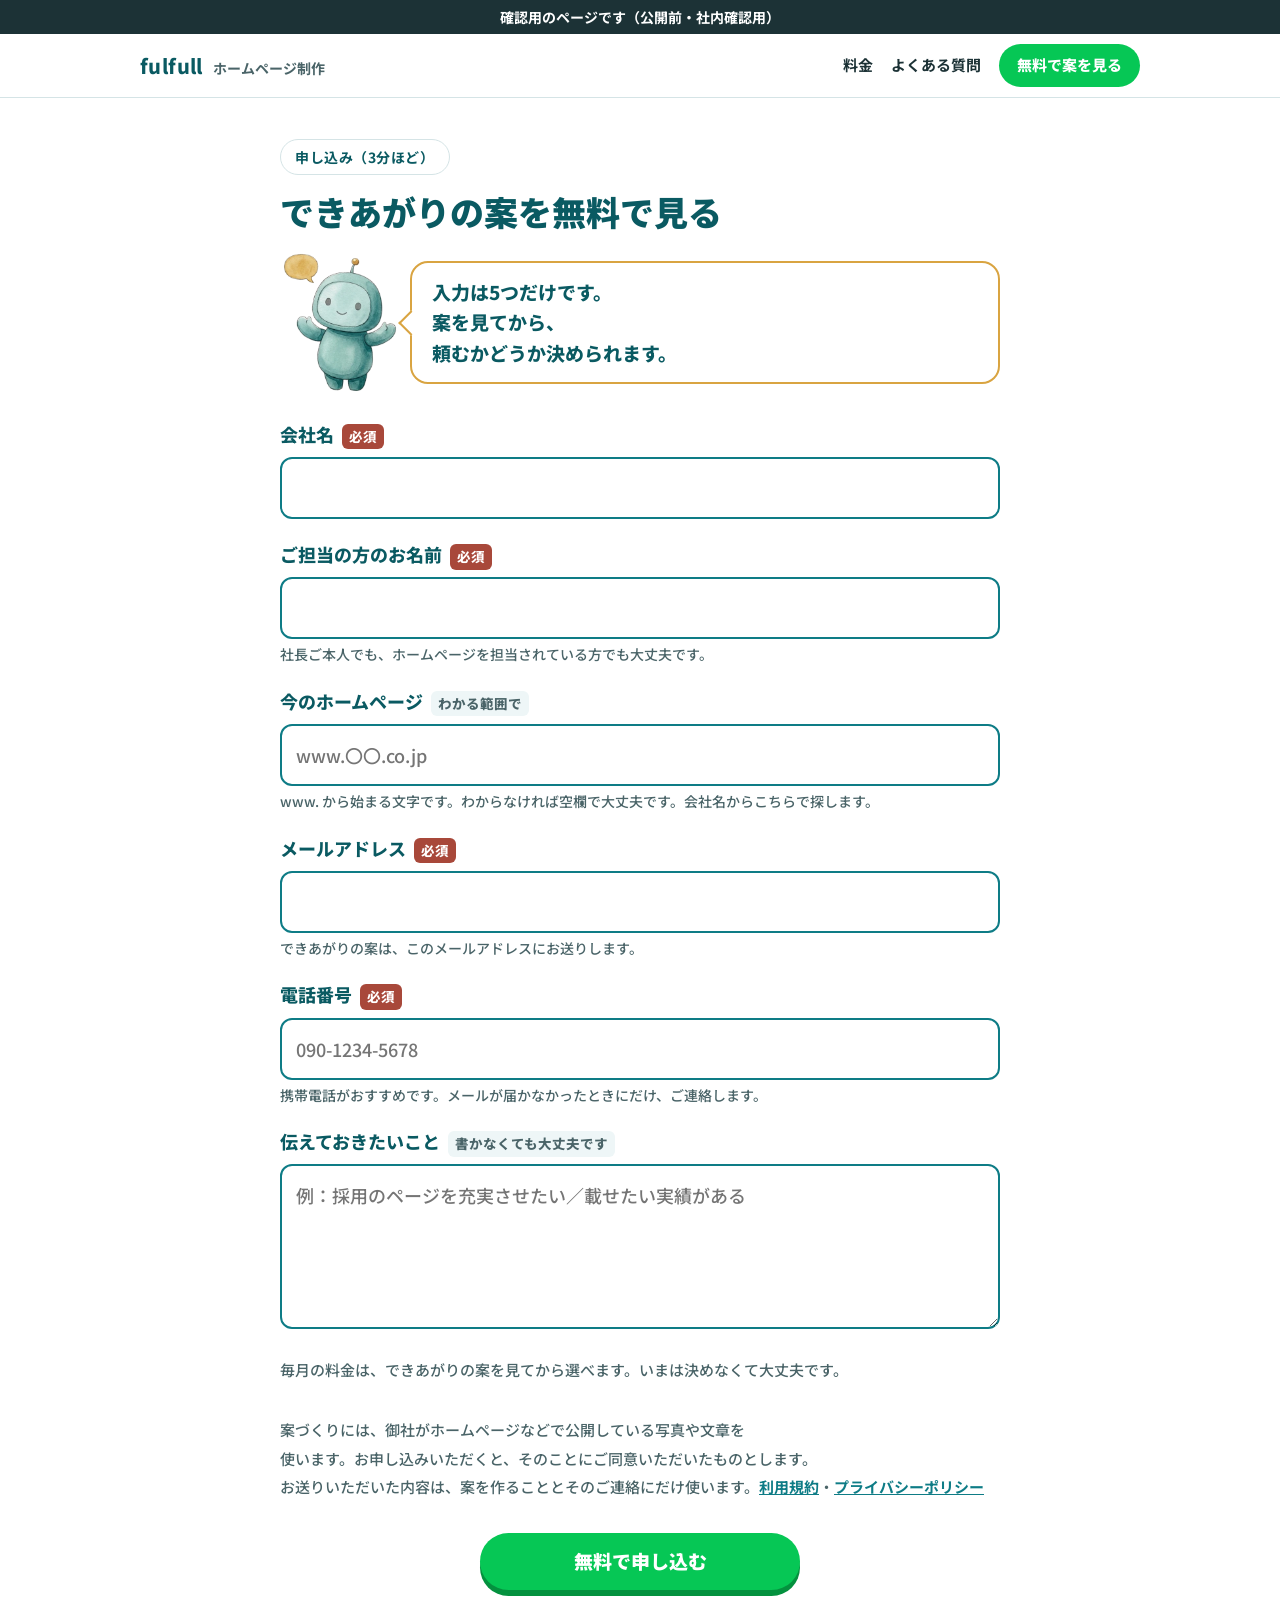
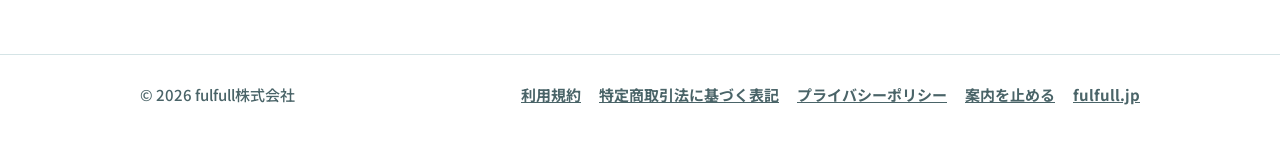
==== commit adadc4c1: "LPを組み直し（100人チェック）：最初の画面に見本と御社の今のページ・届いた方への説明を上に・業種タブ・4つのお約束・LINEとメールの案希望 Co-Authored-By: Claude Opus" ====
--- a/apply/index.html
+++ b/apply/index.html
@@ -1,22 +1,22 @@
 <!doctype html>
 <html lang="ja">
 <head>
+<meta charset="utf-8">
 <meta name="robots" content="noindex,nofollow">
-<meta charset="utf-8">
 <meta name="viewport" content="width=device-width,initial-scale=1">
 <title>お申し込み｜fulfull ホームページ制作</title>
 <meta name="description" content="会社名と今のホームページのアドレスを送るだけ。3日ほどで新しいページの案をお届けします。">
 <link rel="preconnect" href="https://fonts.googleapis.com">
 <link rel="preconnect" href="https://fonts.gstatic.com" crossorigin>
 <link rel="stylesheet" href="https://fonts.googleapis.com/css2?family=Noto+Sans+JP:wght@500;700;800;900&display=swap">
-<link rel="stylesheet" href="../style.css?v=20">
+<link rel="stylesheet" href="../style.css?v=25">
 </head>
 <body>
 <div style="background:#1C3236;color:#fff;text-align:center;font-size:14px;font-weight:700;padding:6px 12px;line-height:1.6">確認用のページです（公開前・社内確認用）</div>
 <header class="top">
   <div class="wrap">
     <a class="brand" href="../"><b>fulfull</b><span>ホームページ制作</span></a>
-    <nav><a href="../#price">料金</a><a href="../#faq">よくある質問</a><a class="cta" href="../apply/">申し込む</a></nav>
+    <nav><a href="../#price">料金</a><a href="../#faq">よくある質問</a><a class="cta" href="../apply/">無料で案を見る</a></nav>
   </div>
 </header>
 <main class="doc"><div class="narrow">
@@ -79,5 +79,6 @@
   }
 });
 </script>
+<script>try{var to=new URLSearchParams(location.search).get("to"),c=document.getElementById("company");if(to&&c&&!c.value)c.value=to.slice(0,40)}catch(e){}</script>
 </body>
 </html>
--- a/style.css
+++ b/style.css
@@ -370,3 +370,132 @@
 .btn:not(.ghost):active, .close .btn:active { box-shadow: 0 2px 0 #04913E; }
 .top nav a.cta { background: #06C755; }
 .top nav a.cta:hover, .top nav a.cta:focus-visible { background: #05B04B; }
+
+/* 第5版（2026-11-01 100人チェックを受けて）：最初の画面に見本・届いた方への説明を上に・業種タブ・理由の3段・5つのお約束 */
+.hero .wrap { gap: 0; align-items: start; }
+.hero .wrap > * { min-width: 0; }
+.hero .eyebrow { justify-self: start; }
+.eyebrow span { color: var(--ink2); font-weight: 700; }
+@media (max-width: 560px) { .eyebrow span { display: block; font-size: 12.5px; } .hero .eyebrow { border-radius: 14px; } }
+.hero .vis { margin: 4px 0 18px; }
+.hero .ba-note { margin-top: 8px; }
+.camp { flex-basis: 100%; display: inline-flex; align-items: center; gap: 8px; font-size: 15px; font-weight: 800; color: var(--gold); }
+.camp::before { content: "無料"; background: var(--goldfill); color: #fff; border-radius: 6px; padding: 0 8px; font-size: 13.5px; }
+.linealt { flex-basis: 100%; font-size: 15.5px; color: #06A04A; }
+@media (min-width: 900px) {
+  .hero .wrap { grid-template-columns: 1.05fr .95fr; column-gap: 44px; grid-template-areas: "eb vis" "h1 vis" "lede vis" "price vis" "btn vis"; align-content: center; }
+  .hero .eyebrow { grid-area: eb; } .hero h1 { grid-area: h1; } .hero .vis { grid-area: vis; align-self: center; margin: 0; }
+  .hero .lede { grid-area: lede; } .hero .pricechip { grid-area: price; } .hero .btnrow { grid-area: btn; }
+}
+/* 届いた方へ（上に小さく） */
+.letter-mini { padding-block: 18px 6px; }
+.lm { display: grid; grid-template-columns: 64px 1fr; gap: 14px; align-items: start; background: #fff; border: 1.5px solid var(--line); border-radius: 18px; padding: 14px 18px; }
+.lm img { width: 64px; }
+.lm b { display: block; font-size: 17px; }
+.lm p { margin: 4px 0 6px; font-size: 16px; line-height: 1.75; }
+.lm a { font-size: 15px; }
+/* 見られている */
+.who img { max-width: 120px; }
+.who span { font-size: 15.5px; }
+/* 業種タブ */
+.tabs { display: flex; gap: 8px; flex-wrap: wrap; margin: 16px 0 4px; }
+.tabs button { font: inherit; font-size: 16px; font-weight: 800; border: 2px solid var(--teal); background: #fff; color: var(--teal); border-radius: 999px; padding: 6px 16px; cursor: pointer; }
+.tabs button[aria-selected="true"] { background: var(--teal); color: #fff; }
+.tabs button:focus-visible { outline: 3px solid var(--goldfill); outline-offset: 2px; }
+.sample[hidden] { display: none; }
+.sample h3 { display: none; }
+/* 理由の3段 */
+.how { list-style: none; margin: 18px 0 0; padding: 0; display: grid; gap: 12px; counter-reset: h; }
+.how li { counter-increment: h; background: var(--soft); border-radius: 16px; padding: 14px 18px 14px 64px; position: relative; min-width: 0; }
+.how li::before { content: counter(h); position: absolute; left: 16px; top: 14px; width: 34px; height: 34px; border-radius: 50%; background: var(--teal); color: #fff; font-weight: 800; display: flex; align-items: center; justify-content: center; }
+.how b { display: block; font-size: 19px; line-height: 1.5; }
+.how span { display: block; font-size: 16.5px; line-height: 1.75; }
+@media (min-width: 820px) { .how { grid-template-columns: repeat(3, 1fr); } }
+.photos figcaption { font-size: 14px; color: var(--ink2); margin-top: 6px; text-align: center; line-height: 1.5; }
+/* 料金 */
+.plan .yr { margin: 12px 0 0; padding-top: 10px; border-top: 1px dashed var(--line); font-size: 15px; color: var(--ink2); }
+.plan .yr b { font-size: 18px; }
+.paynote { max-width: 720px; margin: 18px auto 0; text-align: center; background: #fff; border: 1px solid var(--line); border-radius: 16px; padding: 14px 18px; }
+.paynote p { margin: 0; font-weight: 800; color: var(--deep); }
+.paynote p.note { font-weight: 500; color: var(--ink2); margin-top: 6px; }
+.upper .a p { text-align: left; }
+/* 5つのお約束 */
+.promise { list-style: none; margin: 18px 0 0; padding: 0; display: grid; gap: 12px; }
+.promise li { background: #fff; border: 1.5px solid var(--line); border-left: 6px solid var(--ok); border-radius: 14px; padding: 14px 18px; min-width: 0; }
+.promise b { display: block; font-size: 18.5px; line-height: 1.5; }
+.promise span { display: block; font-size: 16.5px; line-height: 1.75; }
+@media (min-width: 820px) { .promise { grid-template-columns: 1fr 1fr; } }
+.closeline { margin: 14px 0 0; } .closeline a { color: #fff; }
+@media (max-width: 899px) {
+  .hero { padding-block: 22px 26px; }
+  .hero .wrap { display: flex; flex-direction: column; }
+  .hero .lede { order: 9; margin: 16px 0 0; font-size: 17px; }
+  .hero h1 { margin-bottom: 12px; }
+  .hero .vis { margin: 0 0 14px; }
+  .pricechip { margin-bottom: 14px; gap: 8px; }
+  .pricechip li { padding: 6px 12px; }
+  .pricechip b { font-size: 20px; }
+  .eyebrow span { display: none; }
+  .hero .eyebrow { margin-bottom: 10px; }
+}
+/* 第6版：誰が・宛名・札 */
+.toname { order: -1; align-self: stretch; background: var(--deep); color: #fff; font-weight: 800; font-size: 15.5px; border-radius: 12px; padding: 8px 14px; margin-bottom: 12px; line-height: 1.6; }
+@media (min-width: 900px) { .toname { grid-column: 1 / -1; } }
+.btn.ghost.lineb { border-color: #06C755; color: #06A04A; background: #fff; }
+.btnrow .lineb { font-size: 16.5px; padding-block: 10px; }
+.close .btn.ghost.lineb { background: transparent; color: #fff; border-color: #fff; }
+.whoweare { display: grid; grid-template-columns: 120px 1fr; gap: 14px; align-items: center; margin-top: 12px; background: #fff; border: 1.5px solid var(--line); border-radius: 18px; padding: 14px 18px; }
+.whoweare img { width: 120px; aspect-ratio: 4/3; object-fit: cover; border-radius: 10px; }
+.whoweare b { display: block; font-size: 17px; line-height: 1.5; }
+.whoweare p { margin: 4px 0 0; font-size: 16px; line-height: 1.75; }
+.whochips { list-style: none; padding: 0; margin: 12px 0 0; display: flex; flex-wrap: wrap; gap: 8px; }
+.whochips li { background: #fff; border: 1.5px solid var(--teal); color: var(--deep); font-weight: 800; border-radius: 999px; padding: 4px 14px; font-size: 16px; }
+.newsvc { max-width: 720px; margin: 0 auto 16px; font-size: 16.5px; }
+.sample.other .scene { width: 100%; }
+/* 第7版：御社の今のページ（メールから来た方だけ）・メールでも */
+.hero .now { margin: 0 0 16px; background: #fff; border: 1.5px solid var(--line); border-radius: 16px; padding: 10px 10px 12px; }
+.hero .now figure { margin: 0; } .hero .now img { width: 100%; display: block; border-radius: 10px; }
+.hero .now p { margin: 8px 6px 0; font-size: 16px; font-weight: 700; color: var(--deep); line-height: 1.7; }
+.mailalt { flex-basis: 100%; font-size: 15.5px; }
+@media (max-width: 899px) {
+  .hero.has-now .vis { order: 8; margin-top: 18px; }
+  .hero.has-now .pricechip { order: 3; } .hero.has-now .btnrow { order: 4; }
+}
+@media (min-width: 900px) { .hero.has-now .wrap { grid-template-areas: "to to" "eb now" "h1 now" "lede vis" "price vis" "btn vis"; } .hero .now { grid-area: now; } .toname { grid-area: to; } }
+@media (max-width: 899px) {
+  .hero.has-now .eyebrow { display: none; }
+  .hero.has-now .btnrow { order: 3; } .hero.has-now .pricechip { order: 5; margin-top: 14px; }
+  .hero.has-now .now p { font-size: 15px; }
+}
+.pricechip .yr1 { border-style: dashed; background: var(--goldbg); }
+.ba-note .hint { display: block; color: var(--gold); font-size: 15px; }
+@media (max-width: 899px) {
+  .hero.has-now .now { display: grid; grid-template-columns: 52% 1fr; gap: 10px; align-items: center; padding: 8px; margin-bottom: 12px; }
+  .hero.has-now .now[hidden] { display: none; }
+  .hero.has-now .now p { margin: 0; font-size: 14.5px; line-height: 1.6; }
+  .hero.has-now .vis { order: 2; margin: 0 0 12px; }
+  .hero.has-now .ba-note { margin-top: 4px; }
+  .hero.has-now .btnrow { order: 3; }
+}
+@media (max-width: 899px) {
+  .hero.has-now .camp { display: none; }
+  .pricechip { display: grid; grid-template-columns: 1fr 1fr; }
+  .pricechip li { min-width: 0; }
+  .pricechip .yr1 { grid-column: 1 / -1; }
+  .pricechip small { font-size: 13px; }
+}
+/* 第8版：LINEとメールを同じ大きさで */
+.alt2 { flex-basis: 100%; display: grid; grid-template-columns: 1fr 1fr; gap: 10px; max-width: 460px; }
+.alt2 .btn { padding: 11px 8px; font-size: 16px; text-align: center; }
+.btn.ghost.mailb { border-color: var(--teal); color: var(--deep); background: #fff; }
+.alt2n { flex-basis: 100%; }
+.close .alt2 { margin: 16px auto 0; }
+.close .btn.ghost.mailb { background: transparent; color: #fff; border-color: #fff; }
+.whoweare a { font-size: 15px; display: inline-block; margin-top: 6px; }
+@media (max-width: 560px) { .whoweare { grid-template-columns: 96px 1fr; } .whoweare img { width: 96px; } }
+@media (max-width: 899px) { .hero.has-now h1 { font-size: clamp(23px, 6.2vw, 34px); } .hero.has-now .toname { font-size: 14.5px; padding: 6px 12px; } }
+@media (min-width: 900px) {
+  .hero.has-now .wrap { grid-template-areas: "to to" "eb vis" "h1 vis" "now vis" "lede vis" "price vis" "btn vis"; }
+  .hero.has-now .now { display: grid; grid-template-columns: 52% 1fr; gap: 12px; align-items: center; padding: 8px; }
+  .hero.has-now .now p { margin: 0; font-size: 15px; }
+}
